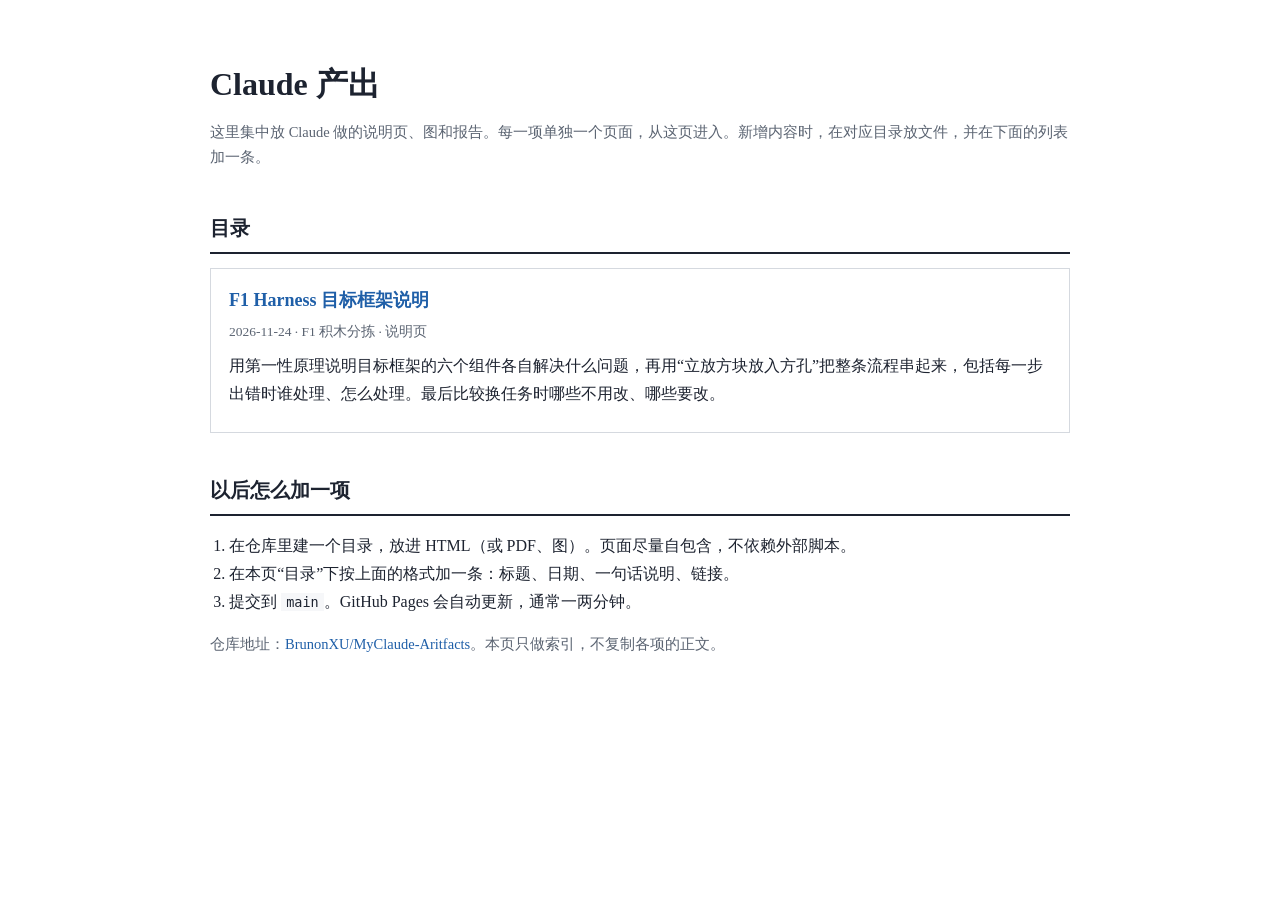
==== index.html @ 91c4409d "Publish the Claude site index and harness framework page. Co-authored-by: BrunonXU <BrunonXU@users.n" ====
<!doctype html>
<html lang="zh-CN">
<head>
<meta charset="utf-8">
<title>Claude 产出</title>
<meta name="viewport" content="width=1100">
<style>
  :root{--ink:#1d2330;--mute:#5b6472;--line:#d5d9df;--soft:#f6f7f9;--link:#1f5fa8}
  body{margin:0;background:#fff;color:var(--ink);font:16px/1.75 "Noto Serif CJK SC","Source Han Serif SC","Songti SC",Georgia,serif}
  main{max-width:860px;margin:0 auto;padding:56px 32px 96px}
  h1{font-size:32px;margin:0 0 8px;font-weight:700}
  h2{font-size:20px;margin:40px 0 10px;border-bottom:2px solid var(--ink);padding-bottom:6px}
  .sub{color:var(--mute);font-size:14.5px}
  a{color:var(--link);text-decoration:none}
  a:hover{text-decoration:underline}
  article{border:1px solid var(--line);padding:16px 18px;margin:14px 0}
  article h3{margin:0 0 4px;font-size:18px}
  .meta{color:var(--mute);font-size:13.5px;margin:0 0 8px}
  p{margin:8px 0}
  ol{padding-left:1.2em}
  code{font:13.5px Menlo,Consolas,monospace;background:var(--soft);padding:1px 5px}
</style>
</head>
<body>
<main>
<h1>Claude 产出</h1>
<p class="sub">这里集中放 Claude 做的说明页、图和报告。每一项单独一个页面，从这页进入。新增内容时，在对应目录放文件，并在下面的列表加一条。</p>

<h2>目录</h2>

<article>
  <h3><a href="harness/framework.html">F1 Harness 目标框架说明</a></h3>
  <p class="meta">2026-11-24 · F1 积木分拣 · 说明页</p>
  <p>用第一性原理说明目标框架的六个组件各自解决什么问题，再用“立放方块放入方孔”把整条流程串起来，包括每一步出错时谁处理、怎么处理。最后比较换任务时哪些不用改、哪些要改。</p>
</article>

<h2>以后怎么加一项</h2>
<ol>
  <li>在仓库里建一个目录，放进 HTML（或 PDF、图）。页面尽量自包含，不依赖外部脚本。</li>
  <li>在本页“目录”下按上面的格式加一条：标题、日期、一句话说明、链接。</li>
  <li>提交到 <code>main</code>。GitHub Pages 会自动更新，通常一两分钟。</li>
</ol>
<p class="sub">仓库地址：<a href="https://github.com/BrunonXU/MyClaude-Aritfacts">BrunonXU/MyClaude-Aritfacts</a>。本页只做索引，不复制各项的正文。</p>
</main>
</body>
</html>
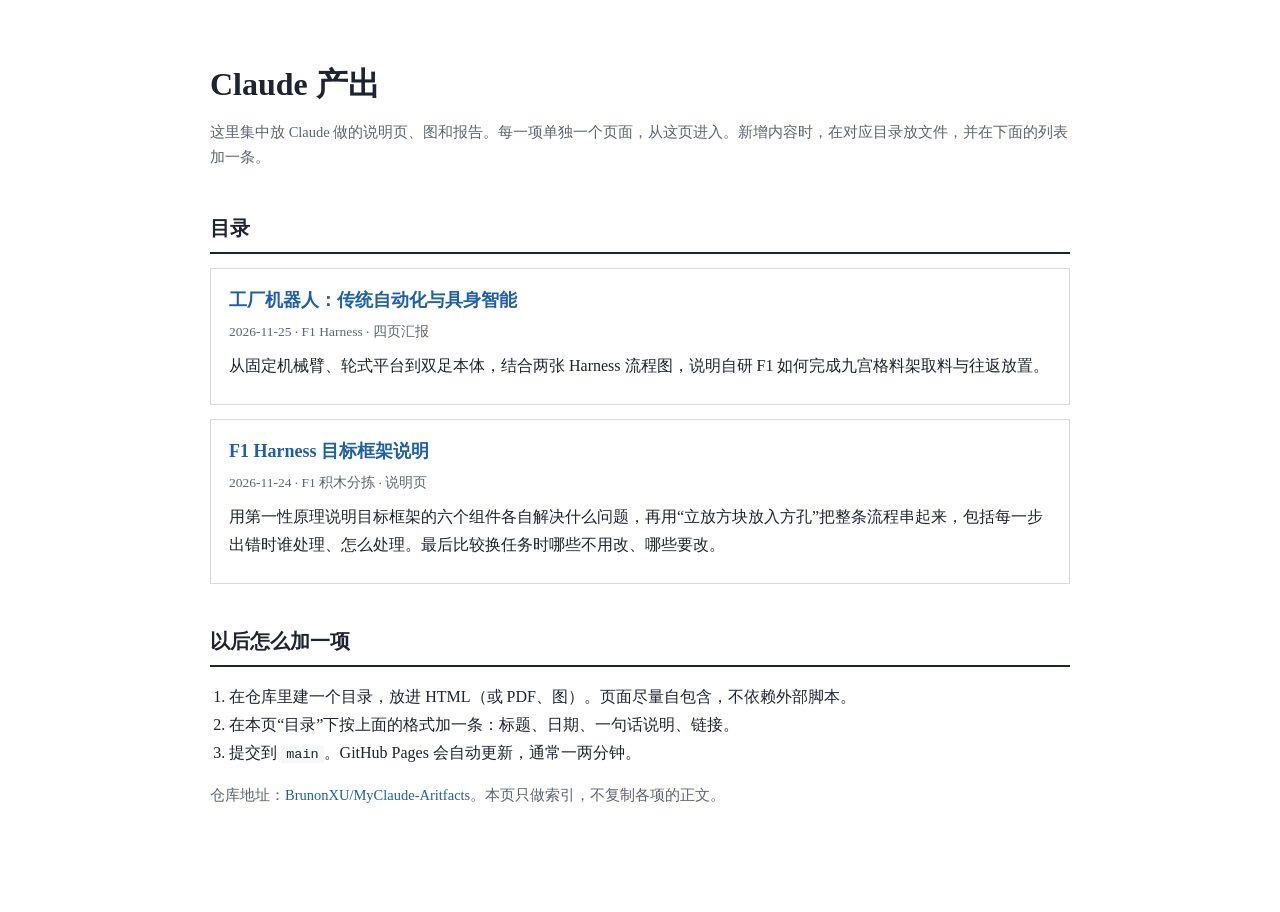
==== commit 93976691: "Add four-slide factory robotics and F1 Harness briefing" ====
--- a/index.html
+++ b/index.html
@@ -29,6 +29,12 @@
 <h2>目录</h2>
 
 <article>
+  <h3><a href="harness/factory-roadmap/">工厂机器人：传统自动化与具身智能</a></h3>
+  <p class="meta">2026-11-25 · F1 Harness · 四页汇报</p>
+  <p>从固定机械臂、轮式平台到双足本体，结合两张 Harness 流程图，说明自研 F1 如何完成九宫格料架取料与往返放置。</p>
+</article>
+
+<article>
   <h3><a href="harness/framework.html">F1 Harness 目标框架说明</a></h3>
   <p class="meta">2026-11-24 · F1 积木分拣 · 说明页</p>
   <p>用第一性原理说明目标框架的六个组件各自解决什么问题，再用“立放方块放入方孔”把整条流程串起来，包括每一步出错时谁处理、怎么处理。最后比较换任务时哪些不用改、哪些要改。</p>
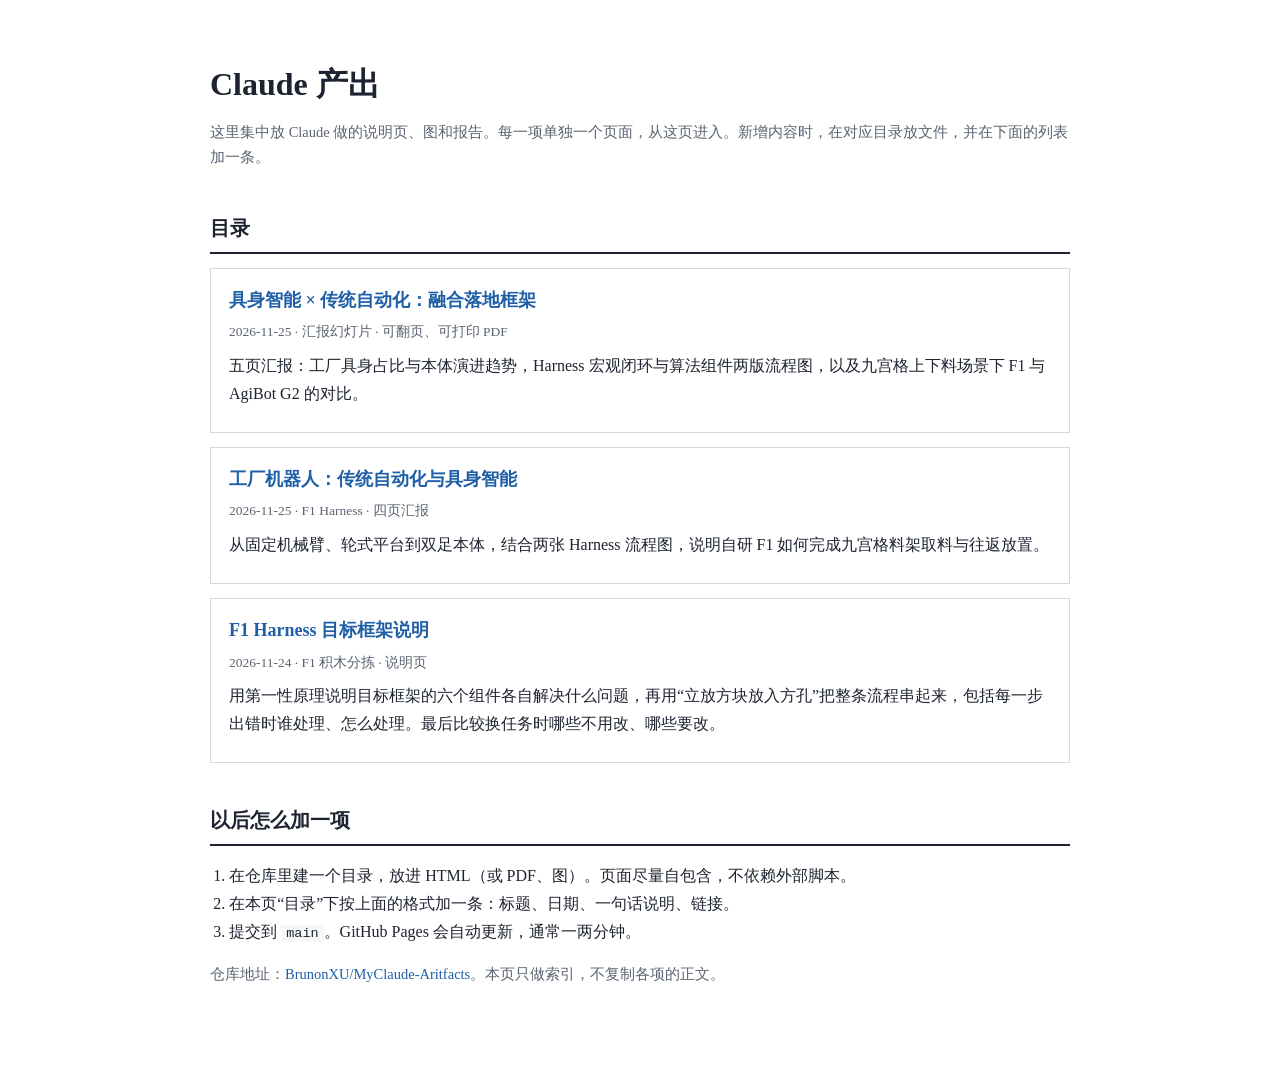
==== commit 39b3dad2: "Add embodied-intelligence briefing deck and index entry Co-authored-by: BrunonXU <BrunonXU@users.nor" ====
--- a/index.html
+++ b/index.html
@@ -29,6 +29,12 @@
 <h2>目录</h2>
 
 <article>
+  <h3><a href="embodied-deck/">具身智能 × 传统自动化：融合落地框架</a></h3>
+  <p class="meta">2026-11-25 · 汇报幻灯片 · 可翻页、可打印 PDF</p>
+  <p>五页汇报：工厂具身占比与本体演进趋势，Harness 宏观闭环与算法组件两版流程图，以及九宫格上下料场景下 F1 与 AgiBot G2 的对比。</p>
+</article>
+
+<article>
   <h3><a href="harness/factory-roadmap/">工厂机器人：传统自动化与具身智能</a></h3>
   <p class="meta">2026-11-25 · F1 Harness · 四页汇报</p>
   <p>从固定机械臂、轮式平台到双足本体，结合两张 Harness 流程图，说明自研 F1 如何完成九宫格料架取料与往返放置。</p>
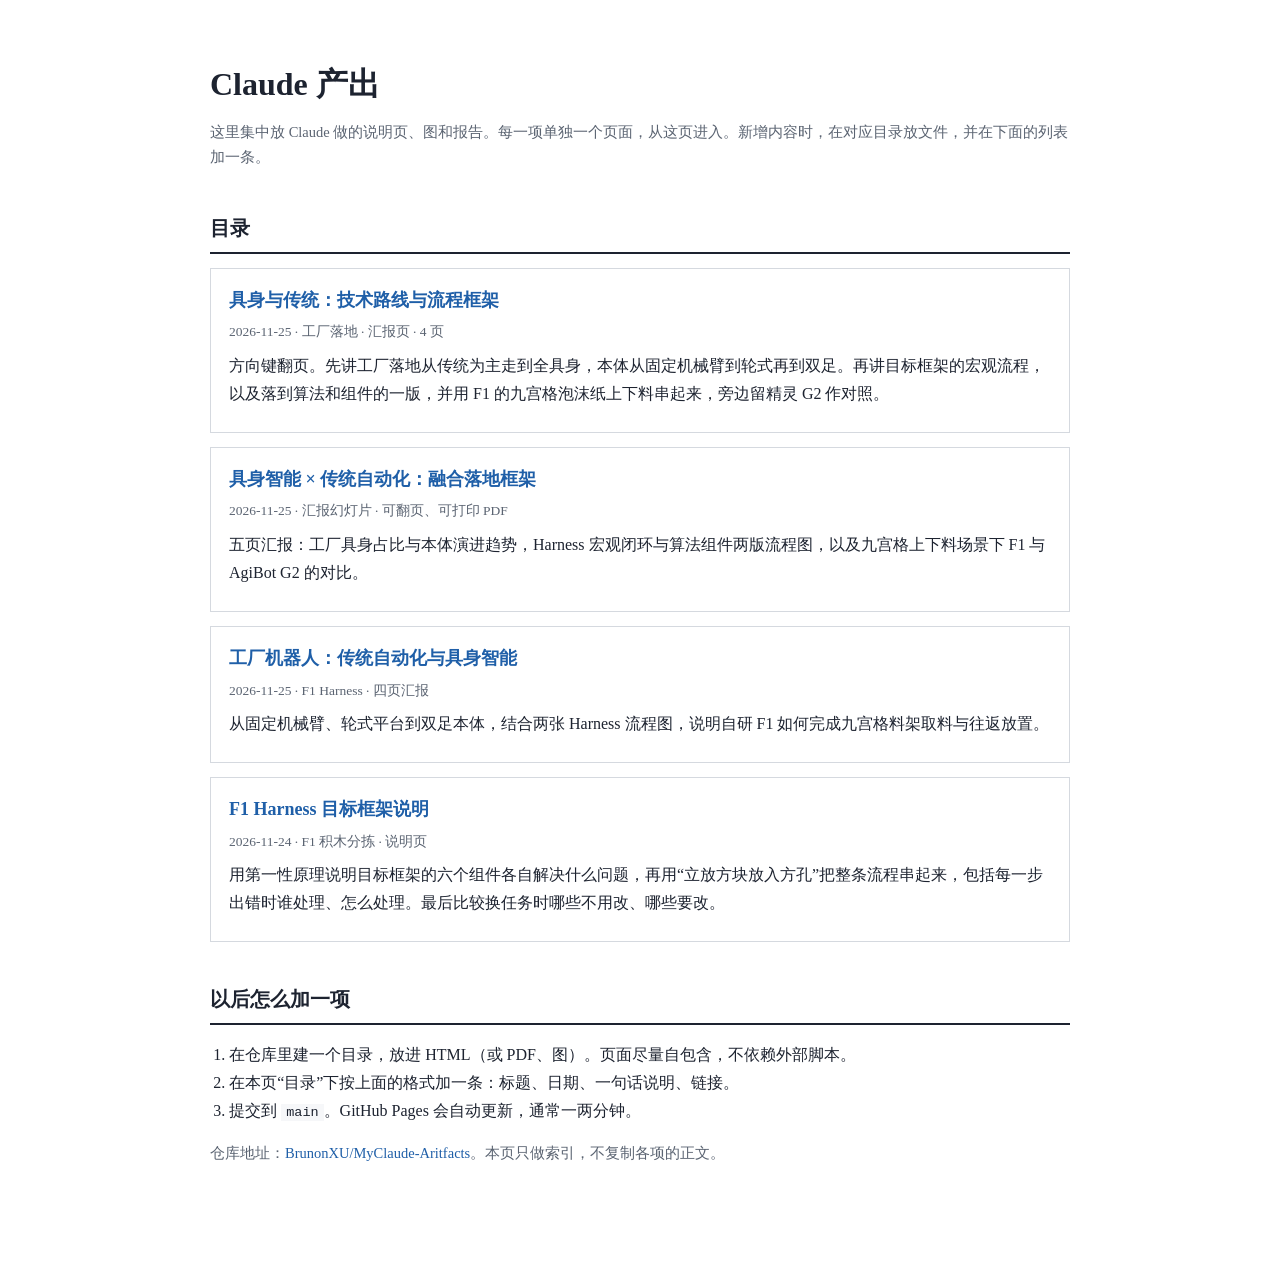
==== commit d1378808: "Add a four-page briefing on embodied and traditional factory deployment." ====
--- a/index.html
+++ b/index.html
@@ -29,6 +29,12 @@
 <h2>目录</h2>
 
 <article>
+  <h3><a href="factory-briefing/index.html">具身与传统：技术路线与流程框架</a></h3>
+  <p class="meta">2026-11-25 · 工厂落地 · 汇报页 · 4 页</p>
+  <p>方向键翻页。先讲工厂落地从传统为主走到全具身，本体从固定机械臂到轮式再到双足。再讲目标框架的宏观流程，以及落到算法和组件的一版，并用 F1 的九宫格泡沫纸上下料串起来，旁边留精灵 G2 作对照。</p>
+</article>
+
+<article>
   <h3><a href="embodied-deck/">具身智能 × 传统自动化：融合落地框架</a></h3>
   <p class="meta">2026-11-25 · 汇报幻灯片 · 可翻页、可打印 PDF</p>
   <p>五页汇报：工厂具身占比与本体演进趋势，Harness 宏观闭环与算法组件两版流程图，以及九宫格上下料场景下 F1 与 AgiBot G2 的对比。</p>
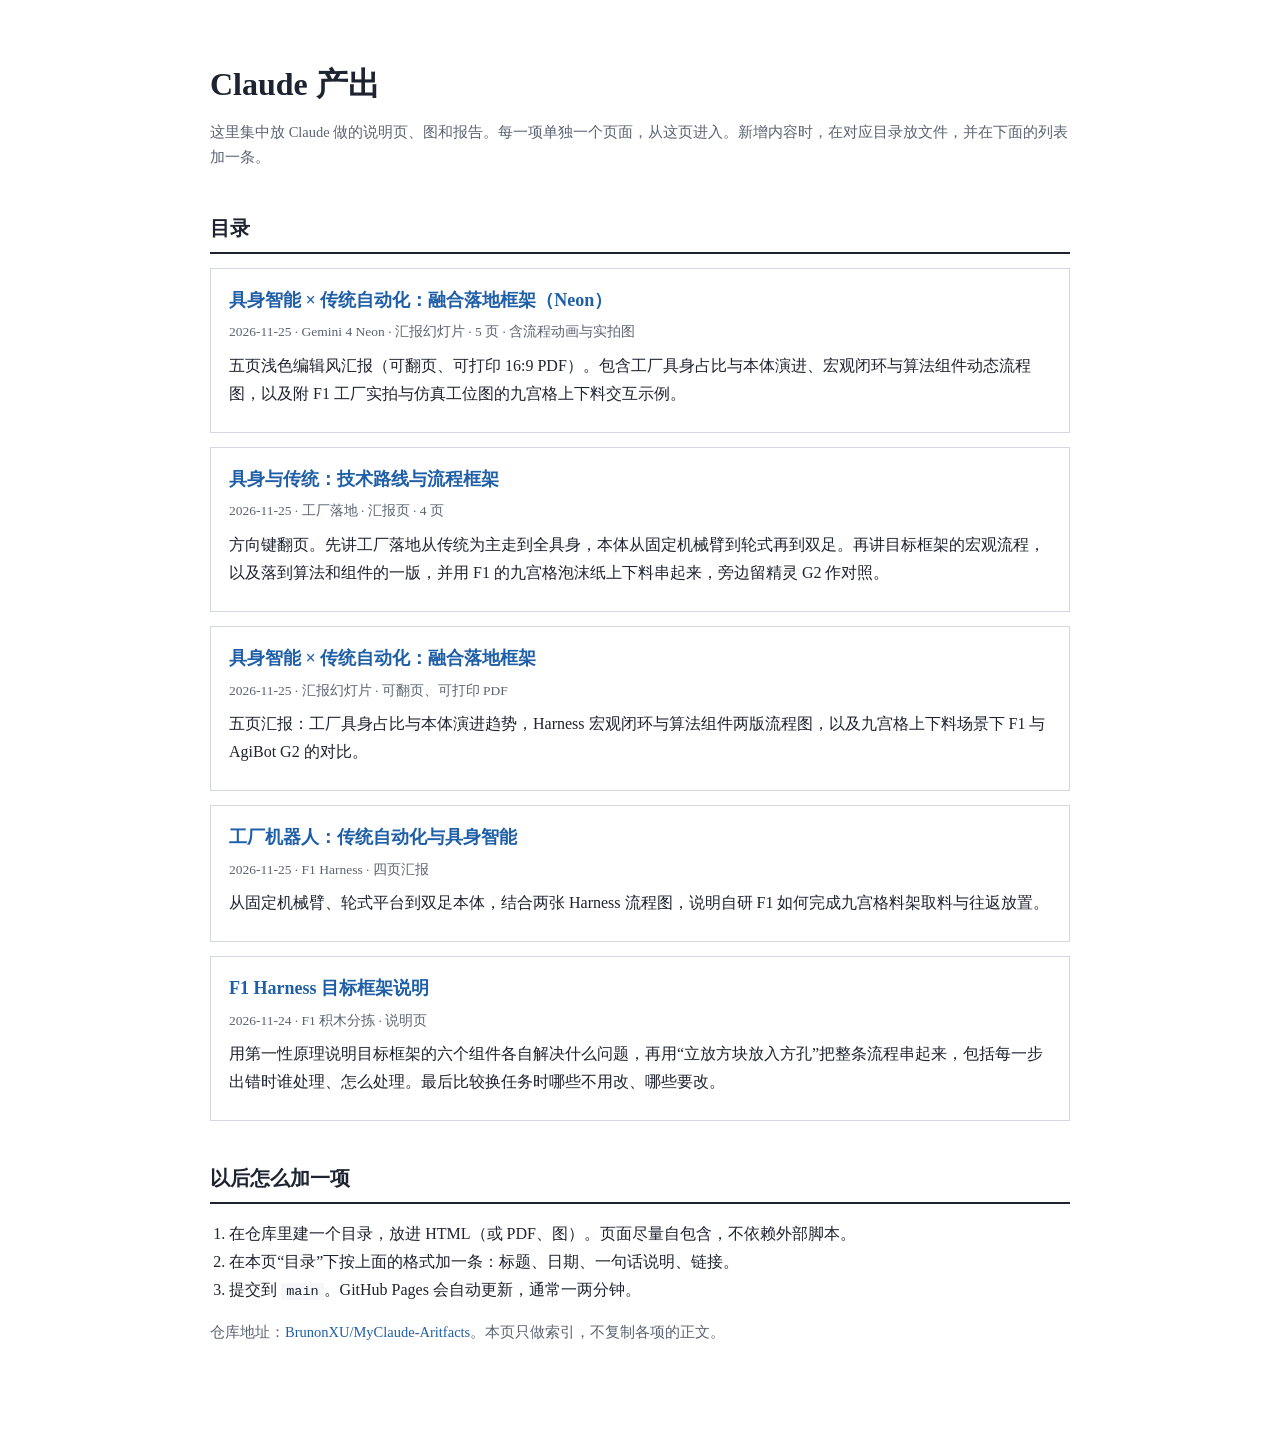
==== commit 9e1d73a6: "Add Neon embodied-intelligence deck with real F1 photos and flow animations" ====
--- a/index.html
+++ b/index.html
@@ -27,6 +27,12 @@
 <p class="sub">这里集中放 Claude 做的说明页、图和报告。每一项单独一个页面，从这页进入。新增内容时，在对应目录放文件，并在下面的列表加一条。</p>
 
 <h2>目录</h2>
+
+<article>
+  <h3><a href="neon-embodied-deck/">具身智能 × 传统自动化：融合落地框架（Neon）</a></h3>
+  <p class="meta">2026-11-25 · Gemini 4 Neon · 汇报幻灯片 · 5 页 · 含流程动画与实拍图</p>
+  <p>五页浅色编辑风汇报（可翻页、可打印 16:9 PDF）。包含工厂具身占比与本体演进、宏观闭环与算法组件动态流程图，以及附 F1 工厂实拍与仿真工位图的九宫格上下料交互示例。</p>
+</article>
 
 <article>
   <h3><a href="factory-briefing/index.html">具身与传统：技术路线与流程框架</a></h3>
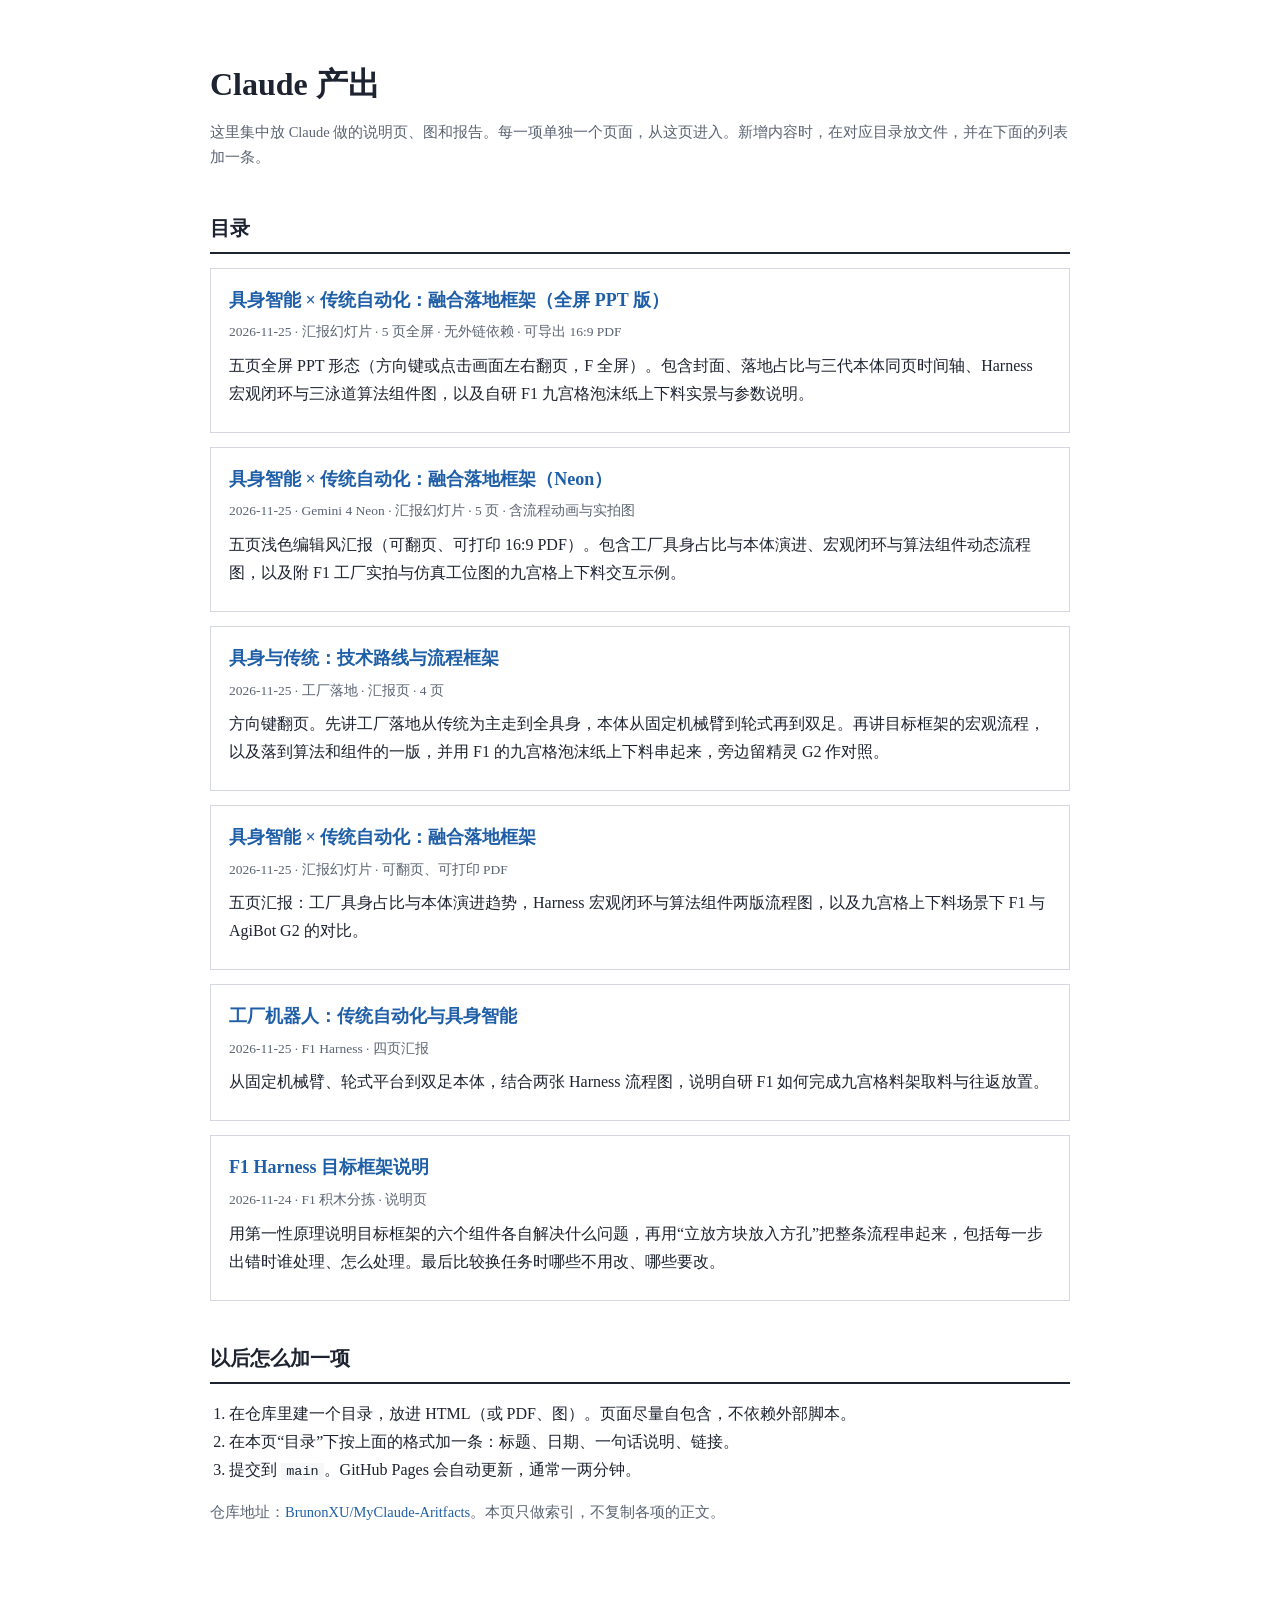
==== commit 52579b65: "Add 5-slide fullscreen PPT deck for F1 Harness and factory roadmap" ====
--- a/index.html
+++ b/index.html
@@ -27,6 +27,12 @@
 <p class="sub">这里集中放 Claude 做的说明页、图和报告。每一项单独一个页面，从这页进入。新增内容时，在对应目录放文件，并在下面的列表加一条。</p>
 
 <h2>目录</h2>
+
+<article>
+  <h3><a href="embodied-ppt/">具身智能 × 传统自动化：融合落地框架（全屏 PPT 版）</a></h3>
+  <p class="meta">2026-11-25 · 汇报幻灯片 · 5 页全屏 · 无外链依赖 · 可导出 16:9 PDF</p>
+  <p>五页全屏 PPT 形态（方向键或点击画面左右翻页，F 全屏）。包含封面、落地占比与三代本体同页时间轴、Harness 宏观闭环与三泳道算法组件图，以及自研 F1 九宫格泡沫纸上下料实景与参数说明。</p>
+</article>
 
 <article>
   <h3><a href="neon-embodied-deck/">具身智能 × 传统自动化：融合落地框架（Neon）</a></h3>
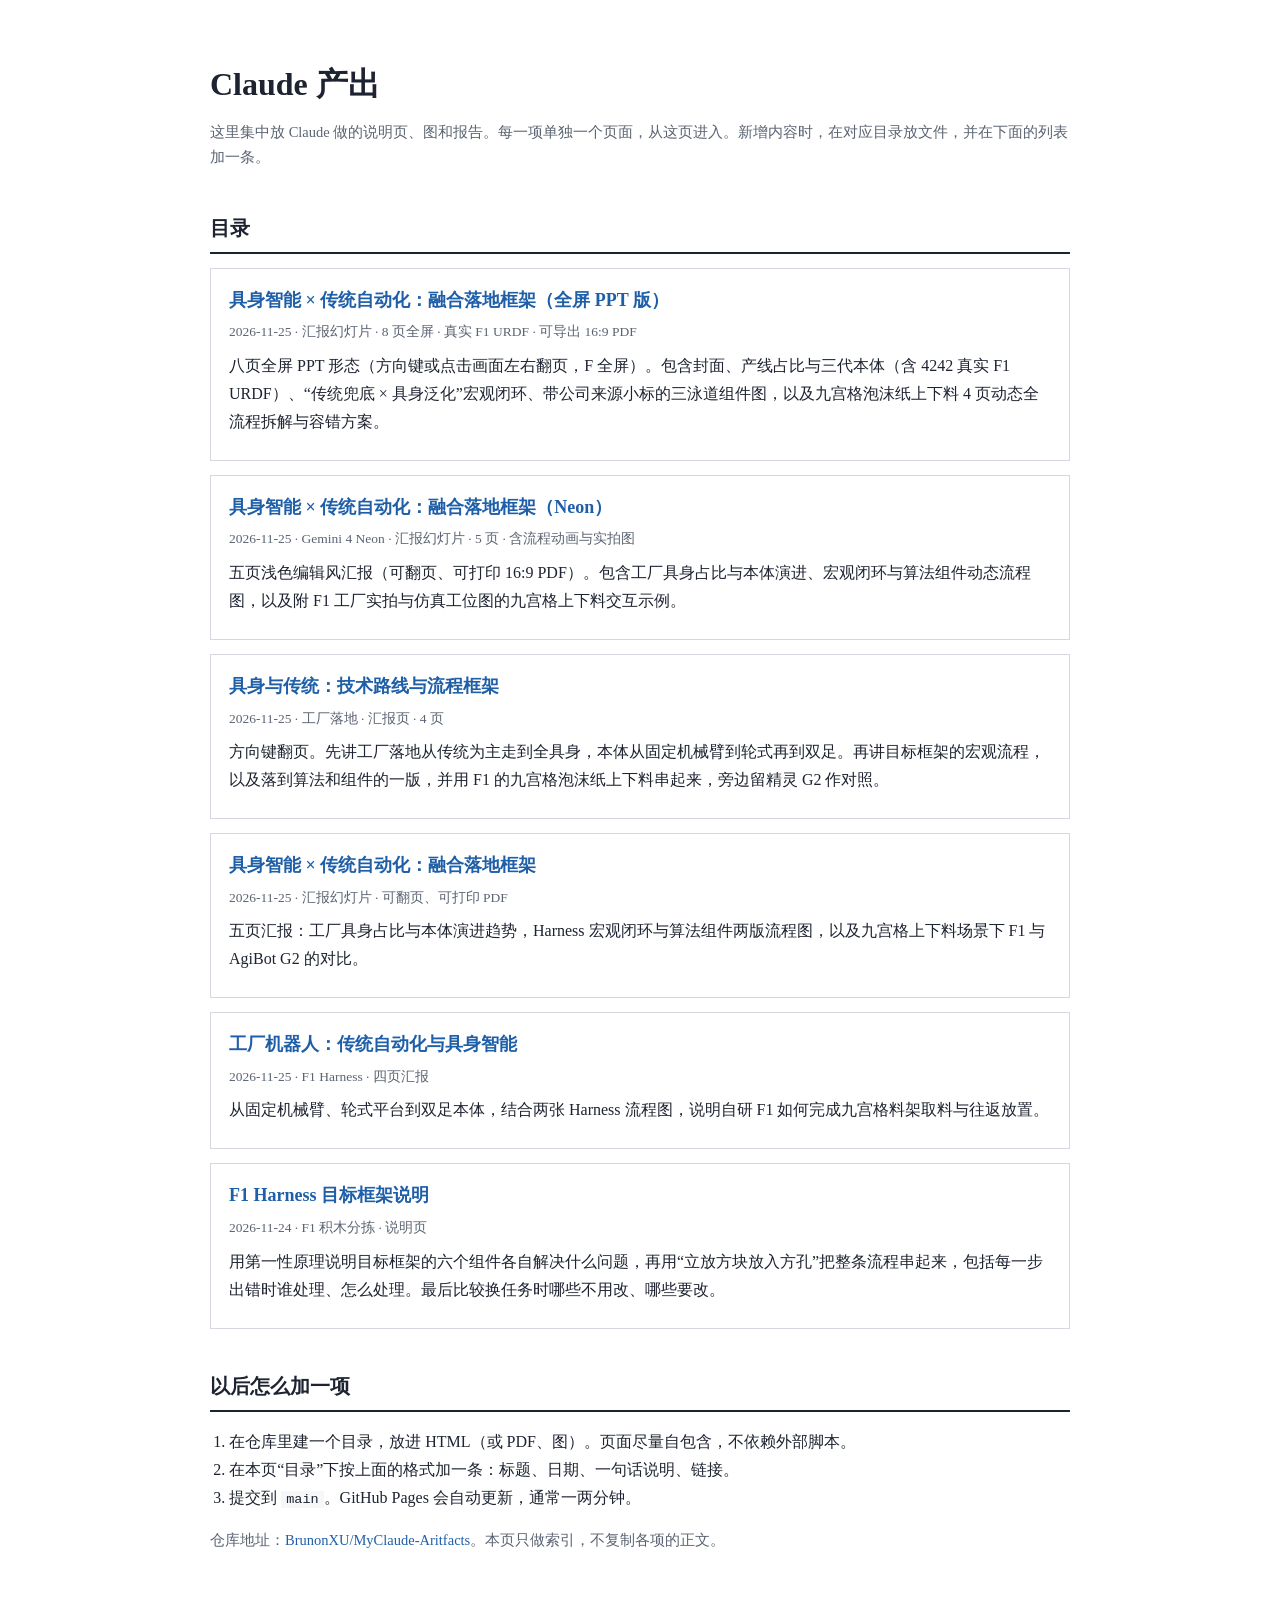
==== commit 6fea20a1: "Refine logic (traditional fallback x embodied generalization), fix Slide 4 details, remove footers, " ====
--- a/index.html
+++ b/index.html
@@ -30,8 +30,8 @@
 
 <article>
   <h3><a href="embodied-ppt/">具身智能 × 传统自动化：融合落地框架（全屏 PPT 版）</a></h3>
-  <p class="meta">2026-11-25 · 汇报幻灯片 · 5 页全屏 · 无外链依赖 · 可导出 16:9 PDF</p>
-  <p>五页全屏 PPT 形态（方向键或点击画面左右翻页，F 全屏）。包含封面、落地占比与三代本体同页时间轴、Harness 宏观闭环与三泳道算法组件图，以及自研 F1 九宫格泡沫纸上下料实景与参数说明。</p>
+  <p class="meta">2026-11-25 · 汇报幻灯片 · 8 页全屏 · 真实 F1 URDF · 可导出 16:9 PDF</p>
+  <p>八页全屏 PPT 形态（方向键或点击画面左右翻页，F 全屏）。包含封面、产线占比与三代本体（含 4242 真实 F1 URDF）、“传统兜底 × 具身泛化”宏观闭环、带公司来源小标的三泳道组件图，以及九宫格泡沫纸上下料 4 页动态全流程拆解与容错方案。</p>
 </article>
 
 <article>
